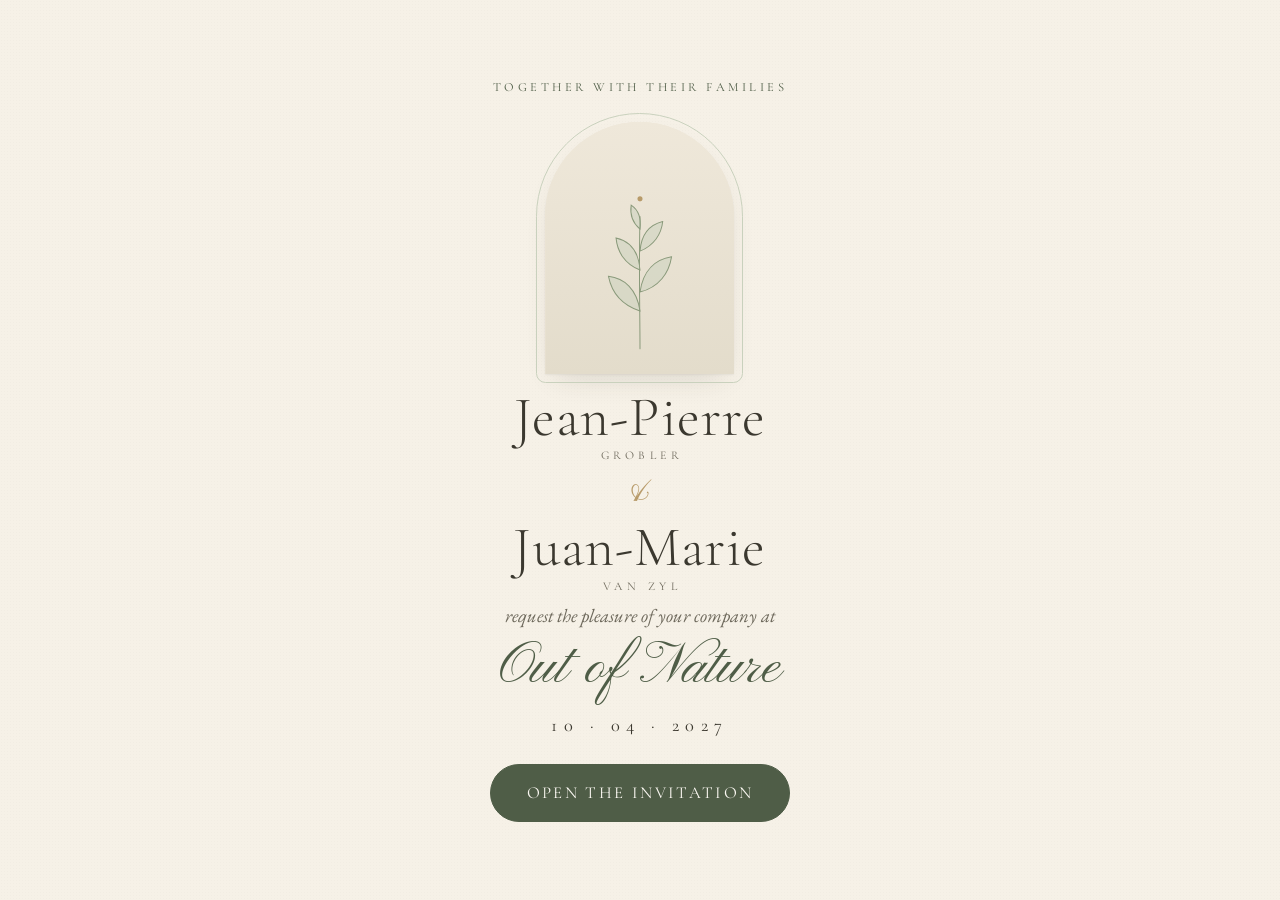
==== index.html @ 7865abb3 "Quiz: the couple's six questions with per-answer replies Each option now carries its own reply and q" ====
<!doctype html>
<html lang="en">
<head>
  <meta charset="utf-8">
  <meta name="viewport" content="width=device-width, initial-scale=1">
  <meta name="robots" content="noindex, nofollow">
  <title>Jean-Pierre &amp; Juan-Marie · Out of Nature</title>
  <meta name="description" content="Jean-Pierre &amp; Juan-Marie invite you to celebrate at Out of Nature — 10 April 2027.">
  <meta property="og:title" content="Jean-Pierre &amp; Juan-Marie — you're invited">
  <meta property="og:description" content="10 April 2027 · 16:00 · Something lovely is happening. Open with care.">
  <meta name="theme-color" content="#f6f1e7">
  <link rel="icon" href="data:image/svg+xml,<svg xmlns='http://www.w3.org/2000/svg' viewBox='0 0 100 100'><text y='.9em' font-size='90'>🌿</text></svg>">
  <link rel="preconnect" href="https://fonts.googleapis.com">
  <link rel="preconnect" href="https://fonts.gstatic.com" crossorigin>
  <link href="https://fonts.googleapis.com/css2?family=Cormorant+Garamond:ital,wght@0,300;0,400;0,500;1,300;1,400&family=EB+Garamond:ital,wght@0,400;0,500;1,400&family=Pinyon+Script&display=swap" rel="stylesheet">
  <link rel="stylesheet" href="css/style.css">
</head>
<body>
  <canvas id="confetti" aria-hidden="true"></canvas>

  <!-- ============ ONE · ARRIVAL ============ -->
  <section id="arrival" class="screen screen--active" aria-label="Welcome">
    <div class="arrival">
      <p class="eyebrow fade" style="--d:0.2s">Together with their families</p>
      <figure class="arch fade" style="--d:0.5s">
        <img id="couplePhoto" alt="The happy couple" src="images/couple-placeholder.svg">
      </figure>
      <h1 class="names names--stack fade" style="--d:0.9s">
        <span class="who"><span data-name="0"></span><small data-surname="0"></small></span>
        <span class="amp">&amp;</span>
        <span class="who"><span data-name="1"></span><small data-surname="1"></small></span>
      </h1>
      <p class="arrival__line fade" style="--d:1.2s">request the pleasure of your company at</p>
      <p class="script fade" style="--d:1.4s" data-fill="venueNickname"></p>
      <p class="date fade" style="--d:1.7s" data-fill="dateShort"></p>
      <button class="btn btn--primary fade" style="--d:2.1s" id="beginBtn">Open the invitation</button>
      <button class="link-btn fade" style="--d:2.4s" id="skipBtn" hidden>Been here before? Skip to the details</button>
    </div>
  </section>

  <!-- ============ TWO · THE GATE ============ -->
  <section id="gate" class="screen" aria-label="A small question">
    <div class="card card--narrow gate">
      <p class="eyebrow">A small formality</p>
      <h2 class="h2" data-fill="gate.question"></h2>
      <div class="gate__arena" id="gateArena">
        <button class="btn btn--primary" id="yesBtn"></button>
        <button class="btn btn--ghost" id="noBtn"></button>
      </div>
      <p class="gate__whisper" id="gateWhisper" aria-live="polite"></p>
    </div>
  </section>

  <!-- ============ THREE · THE QUIZ ============ -->
  <section id="quiz" class="screen" aria-label="A little quiz">
    <div class="quiz">
      <p class="eyebrow">How well do you know them?</p>
      <div class="quiz__progress" aria-hidden="true"><span id="quizBar"></span></div>
      <div id="quizStage" class="quiz__stage" aria-live="polite"></div>
    </div>
  </section>

  <!-- ============ FOUR–SIX · THE REAL STUFF ============ -->
  <div id="main" class="screen screen--scroll" aria-label="Wedding details">
    <nav class="topnav" aria-label="Sections">
      <a href="#details">The Day</a>
      <a href="#rsvp">RSVP</a>
      <a href="#scrapbook">Scrapbook</a>
    </nav>

    <header class="hero reveal">
      <p class="eyebrow">Welcome in</p>
      <h2 class="names names--small"><span data-name="0"></span> <span class="amp">&amp;</span> <span data-name="1"></span></h2>
      <p class="script" data-fill="venueNickname"></p>
      <div class="countdown" id="countdown" aria-label="Countdown to the wedding"></div>
    </header>

    <!-- FOUR · DETAILS -->
    <section id="details" class="block">
      <div class="block__head reveal">
        <p class="eyebrow">The details</p>
        <h2 class="h2">The real stuff</h2>
        <p class="lede">Here's everything you actually need to know. Screenshot it — signal at the venue is between you and the Lord.</p>
      </div>

      <div class="grid3">
        <article class="tile reveal">
          <span class="tile__icon" aria-hidden="true">❦</span>
          <h3>When</h3>
          <p data-fill="dateLong"></p>
          <p class="big" data-fill="time"></p>
          <p class="small">Please arrive by <strong data-fill="arriveBy"></strong>. “Namibian time” is not an accepted excuse on this particular day.</p>
        </article>
        <article class="tile reveal">
          <span class="tile__icon" aria-hidden="true">✿</span>
          <h3>Where</h3>
          <p class="tile__venue" data-fill="venue.name"></p>
          <p class="small" data-fill="venue.address"></p>
          <a class="link" id="mapsLink" target="_blank" rel="noopener">Open in Google Maps →</a>
        </article>
        <article class="tile reveal">
          <span class="tile__icon" aria-hidden="true">❧</span>
          <h3>Wear</h3>
          <p class="tile__venue" data-fill="dressCode.title"></p>
          <ul class="small list" id="dressList"></ul>
        </article>
      </div>

      <div class="venue reveal">
        <div class="venue__text">
          <h3 class="h3">About <span data-fill="venueNickname"></span></h3>
          <p data-fill="venue.blurb"></p>
          <p class="small muted" data-fill="venue.accommodationNote"></p>
          <h3 class="h3">Getting there</h3>
          <ol class="steps" id="directionsList"></ol>
        </div>
        <div class="venue__map">
          <iframe id="mapFrame" title="Map to the venue" loading="lazy" referrerpolicy="no-referrer-when-downgrade"></iframe>
        </div>
      </div>
    </section>

    <!-- FIVE · RSVP -->
    <section id="rsvp" class="block block--tinted">
      <div class="block__head reveal">
        <p class="eyebrow">Kindly reply by <span data-fill="rsvpBy"></span></p>
        <h2 class="h2">Will we see you there?</h2>
        <p class="lede">The caterers need numbers, and the couple needs to know who to be offended by.</p>
      </div>

      <form id="rsvpForm" class="form card reveal" novalidate>
        <label class="field">
          <span>Your name (or names, if you're replying as a team)</span>
          <input name="name" required maxlength="120" autocomplete="name" placeholder="e.g. Tannie Marietjie &amp; Oom Kobus">
        </label>

        <fieldset class="field">
          <legend>Are you coming?</legend>
          <div class="choice-row">
            <label class="choice"><input type="radio" name="attending" value="yes" required><span>Joyfully, yes</span></label>
            <label class="choice"><input type="radio" name="attending" value="no"><span>Sadly, no <em>(we'll discuss this later)</em></span></label>
          </div>
        </fieldset>

        <div class="if-attending" id="ifAttending" hidden>
          <label class="field">
            <span>How many people are you bringing <em>besides yourself</em>?<br><small>Real humans only. Imaginary friends and dogs dine elsewhere.</small></span>
            <select name="plusOnes" id="plusOnes"></select>
          </label>

          <fieldset class="field">
            <legend>Any dietary needs?</legend>
            <div class="checks" id="dietChecks"></div>
            <label class="field field--inline">
              <span>Anything else the kitchen should know?</span>
              <input name="dietOther" maxlength="200" placeholder="Allergies, intolerances, strong opinions about pineapple…">
            </label>
          </fieldset>
        </div>

        <label class="field">
          <span>A note for the couple <small>(optional, but they'll read it on the honeymoon)</small></span>
          <textarea name="note" rows="4" maxlength="1000" placeholder="Advice, blessings, embarrassing stories…"></textarea>
        </label>

        <!-- spam trap: real people never see or fill this -->
        <input class="hp" name="website" tabindex="-1" autocomplete="off" aria-hidden="true">

        <p class="form__error" id="rsvpError" role="alert"></p>
        <button class="btn btn--primary" type="submit" id="rsvpSubmit">Send my RSVP</button>
      </form>

      <div class="card thanks reveal" id="rsvpThanks" hidden>
        <p class="script">Dankie!</p>
        <p id="rsvpThanksText" class="lede"></p>
        <button class="link-btn" id="rsvpAgain">Need to change something? Send another reply</button>
      </div>
    </section>

    <!-- SIX · SCRAPBOOK -->
    <section id="scrapbook" class="block">
      <div class="block__head reveal">
        <p class="eyebrow">The scrapbook</p>
        <h2 class="h2">Leave your mark</h2>
        <p class="lede">Post a cheeky photo for the wall, or record a short video message (15 seconds, max). Videos stay sealed until the honeymoon, so be as sentimental — or as scandalous — as you like.</p>
      </div>

      <form id="uploadForm" class="form card upload reveal" novalidate>
        <div class="tabs" role="tablist">
          <button type="button" role="tab" class="tab tab--on" data-kind="photo" aria-selected="true">📷 Photo</button>
          <button type="button" role="tab" class="tab" data-kind="video" aria-selected="false">🎥 Video message</button>
        </div>

        <label class="drop" id="drop">
          <input type="file" id="fileInput" accept="image/*">
          <span class="drop__text" id="dropText">Tap to choose a photo<br><small>or drag one in here</small></span>
          <span class="drop__preview" id="dropPreview"></span>
        </label>

        <label class="field">
          <span>Your name</span>
          <input name="guestName" required maxlength="80" placeholder="So they know who to thank (or blame)">
        </label>
        <label class="field">
          <span>Caption</span>
          <input name="caption" maxlength="200" placeholder="e.g. Exhibit A: the groom's dance moves, 2019">
        </label>

        <div class="progress" id="uploadProgress" hidden><span></span></div>
        <p class="form__error" id="uploadError" role="alert"></p>
        <p class="form__ok" id="uploadOk" aria-live="polite"></p>
        <button class="btn btn--primary" type="submit" id="uploadSubmit">Pin it to the scrapbook</button>
      </form>

      <p class="sealed reveal" id="sealedCount"></p>
      <div class="wall" id="wall" aria-live="polite"></div>
      <p class="muted small center" id="wallEmpty">The wall is empty. Somebody has to go first — might as well be you.</p>
    </section>

    <footer class="footer">
      <p class="script" data-fill="venueNickname"></p>
      <p class="small muted">Made with love, a little mischief, and zero help from the couple.</p>
    </footer>
  </div>

  <div class="lightbox" id="lightbox" hidden>
    <button class="lightbox__close" aria-label="Close">×</button>
    <figure><img alt=""><figcaption></figcaption></figure>
  </div>

  <script src="js/config.js"></script>
  <script src="js/confetti.js"></script>
  <script src="js/backend.js"></script>
  <script src="js/app.js"></script>
  <script src="js/scrapbook.js"></script>
</body>
</html>
---- css/style.css ----
/* =====================================================================
   Out of Nature — warm, earthy, refined.
   Colours live at the top so they're easy to tweak.
   ===================================================================== */
:root {
  --cream: #f6f1e7;
  --paper: #fbf8f2;
  --linen: #ede5d5;
  --sage: #8a9a7b;
  --sage-soft: #c9d1bd;
  --sage-deep: #4f5d47;
  --clay: #b8754f;
  --gold: #b89b6a;
  --ink: #3b382f;
  --ink-soft: #6d685b;
  --shadow: 0 1px 2px rgba(59, 56, 47, .06), 0 12px 30px -12px rgba(59, 56, 47, .18);

  --display: "Cormorant Garamond", "Times New Roman", serif;
  --body: "EB Garamond", Georgia, serif;
  --script: "Pinyon Script", "Cormorant Garamond", cursive;

  --ease: cubic-bezier(.22, .61, .36, 1);
  --radius: 4px;
}

*, *::before, *::after { box-sizing: border-box; }
html { scroll-behavior: smooth; -webkit-text-size-adjust: 100%; }
body {
  margin: 0;
  background: var(--cream);
  color: var(--ink);
  font-family: var(--body);
  font-size: clamp(17px, 1.05rem + .15vw, 19px);
  line-height: 1.6;
  -webkit-font-smoothing: antialiased;
  overflow-x: hidden;
}
/* a whisper of paper grain */
body::before {
  content: ""; position: fixed; inset: 0; pointer-events: none; z-index: 0; opacity: .35;
  background-image: radial-gradient(rgba(79, 93, 71, .05) 1px, transparent 1px);
  background-size: 3px 3px;
}
img { max-width: 100%; display: block; }
button, input, select, textarea { font: inherit; color: inherit; }
[hidden] { display: none !important; }

/* ---------- type ---------- */
.eyebrow {
  font-family: var(--display); text-transform: uppercase; letter-spacing: .28em;
  font-size: .78rem; color: var(--sage-deep); margin: 0 0 1rem;
}
.h2 { font-family: var(--display); font-weight: 300; font-size: clamp(2rem, 1.4rem + 2.6vw, 3.1rem); line-height: 1.12; margin: 0 0 1rem; }
.h3 { font-family: var(--display); font-weight: 500; font-size: 1.5rem; margin: 2rem 0 .6rem; }
.lede { font-size: 1.1em; color: var(--ink-soft); max-width: 36em; margin: 0 auto; }
.script { font-family: var(--script); font-size: clamp(2.4rem, 1.8rem + 2.5vw, 3.6rem); color: var(--sage-deep); margin: .2rem 0; line-height: 1.2; }
.small { font-size: .92em; }
.muted { color: var(--ink-soft); }
.center { text-align: center; }
.big { font-family: var(--display); font-size: 2.6rem; font-weight: 300; margin: .2rem 0; letter-spacing: .04em; }
.names {
  font-family: var(--display); font-weight: 300; font-size: clamp(2.8rem, 2rem + 4vw, 4.8rem);
  line-height: 1; margin: 1.2rem 0 .6rem; letter-spacing: .02em;
}
.names .amp { font-family: var(--script); color: var(--gold); font-size: .8em; padding: 0 .15em; }
.names--small { font-size: clamp(2.2rem, 1.6rem + 3vw, 3.6rem); display: flex; flex-wrap: wrap; justify-content: center; column-gap: .25em; }
@media (max-width: 640px) { .names--small { flex-direction: column; align-items: center; row-gap: .05em; } .names--small .amp { line-height: .9; } }
/* opening screen: classic invitation stack — name, surname in small caps, ampersand, name… */
.names--stack { display: flex; flex-direction: column; align-items: center; gap: .15em; font-size: clamp(2.3rem, 1.6rem + 2.6vw, 3.5rem); margin: .9rem 0 .5rem; }
.names--stack .amp { padding: 0; line-height: .9; }
.who { display: flex; flex-direction: column; align-items: center; }
.who small {
  font-family: var(--display); font-size: .74rem; letter-spacing: .38em; text-transform: uppercase;
  color: var(--ink-soft); margin-top: .35rem; padding-left: .38em; font-weight: 400;
}
.date { font-family: var(--display); letter-spacing: .35em; font-size: 1.15rem; margin: .3rem 0 1.5rem; }
.link { color: var(--sage-deep); text-decoration: none; border-bottom: 1px solid var(--sage-soft); }
.link:hover { border-color: var(--sage-deep); }

/* ---------- buttons ---------- */
.btn {
  border: 1px solid var(--sage-deep); background: transparent; color: var(--sage-deep);
  padding: .85em 2.1em; border-radius: 999px; cursor: pointer;
  font-family: var(--display); font-size: 1.05rem; letter-spacing: .14em; text-transform: uppercase;
  transition: background .4s var(--ease), color .4s var(--ease), transform .4s var(--ease), box-shadow .4s var(--ease);
}
.btn--primary { background: var(--sage-deep); color: var(--paper); }
.btn--primary:hover { background: #3f4b39; transform: translateY(-1px); box-shadow: var(--shadow); }
.btn--ghost:hover { background: var(--linen); }
.btn:disabled { opacity: .55; cursor: progress; }
.btn:focus-visible, .link-btn:focus-visible, .tab:focus-visible { outline: 2px solid var(--gold); outline-offset: 3px; }
.link-btn {
  background: none; border: 0; cursor: pointer; color: var(--ink-soft);
  font-style: italic; margin-top: 1.2rem; border-bottom: 1px solid transparent; padding: 0;
}
.link-btn:hover { color: var(--sage-deep); border-color: var(--sage-soft); }

/* ---------- screens & transitions ---------- */
.screen {
  position: relative; z-index: 1; display: none; min-height: 100vh; min-height: 100svh;
  padding: 2rem 16px; align-items: center; justify-content: center;
}
.screen--active { display: flex; animation: screenIn 1s var(--ease) both; }
.screen--scroll.screen--active { display: block; padding: 0; }
.screen--leaving { display: flex; animation: screenOut .7s var(--ease) both; }
@keyframes screenIn { from { opacity: 0; transform: translateY(14px); } to { opacity: 1; transform: none; } }
@keyframes screenOut { to { opacity: 0; transform: translateY(-14px); } }

.fade { opacity: 0; animation: fadeUp 1.4s var(--ease) forwards; animation-delay: var(--d, 0s); }
@keyframes fadeUp { from { opacity: 0; transform: translateY(12px); } to { opacity: 1; transform: none; } }

.reveal { opacity: 0; transform: translateY(28px); transition: opacity 1.1s var(--ease), transform 1.1s var(--ease); }
.reveal.is-in { opacity: 1; transform: none; }

/* ---------- one · arrival ---------- */
#arrival { padding-top: 1.2rem; padding-bottom: 1.2rem; }
.arrival { text-align: center; max-width: 34rem; display: flex; flex-direction: column; align-items: center; }
.arch {
  margin: .5rem 0 0; width: min(60vw, 240px, 21vh); width: min(60vw, 240px, 21svh); aspect-ratio: 3 / 4;
  border-radius: 999px 999px 6px 6px; overflow: hidden; position: relative;
  box-shadow: var(--shadow); background: var(--linen);
  outline: 1px solid var(--sage-soft); outline-offset: 8px;
}
.arch img { width: 100%; height: 100%; object-fit: cover; }
.arrival__line { font-style: italic; color: var(--ink-soft); margin: 0; }

/* ---------- cards ---------- */
.card {
  background: var(--paper); border-radius: var(--radius); box-shadow: var(--shadow);
  padding: clamp(1.6rem, 4vw, 3rem); position: relative;
}
.card--narrow { max-width: 36rem; width: 100%; text-align: center; }

/* ---------- two · gate ---------- */
.gate__arena {
  position: relative; height: 210px; margin-top: 1.5rem;
  display: flex; align-items: center; justify-content: center; gap: 1.2rem; flex-wrap: wrap;
}
#yesBtn { transition: transform .5s var(--ease), background .4s; z-index: 2; }
#noBtn { transition: left .35s var(--ease), top .35s var(--ease), transform .35s var(--ease); z-index: 1; white-space: nowrap; }
#noBtn.is-loose { position: absolute; }
.gate__whisper { min-height: 1.6em; font-style: italic; color: var(--clay); margin: .5rem 0 0; }

/* ---------- three · quiz ---------- */
.quiz { width: 100%; max-width: 36rem; text-align: center; }
.quiz__progress { height: 2px; background: var(--linen); margin: 0 auto 2rem; max-width: 14rem; border-radius: 2px; overflow: hidden; }
.quiz__progress span { display: block; height: 100%; width: 0; background: var(--sage); transition: width .8s var(--ease); }
.quiz__stage { position: relative; }
.qcard { animation: cardIn .8s var(--ease) both; }
.qcard.is-out { animation: cardOut .5s var(--ease) both; }
@keyframes cardIn { from { opacity: 0; transform: translateX(40px) rotate(1.5deg); } to { opacity: 1; transform: none; } }
@keyframes cardOut { to { opacity: 0; transform: translateX(-40px) rotate(-1.5deg); } }
.qcard__num { font-family: var(--display); color: var(--gold); letter-spacing: .2em; font-size: .9rem; text-transform: uppercase; }
.qcard h3 { font-family: var(--display); font-weight: 400; font-size: clamp(1.6rem, 1.3rem + 1.4vw, 2.1rem); line-height: 1.2; margin: .4rem 0 1.6rem; }
.options { display: grid; gap: .7rem; }
.options--pair { grid-template-columns: 1fr 1fr; }
.options--pair .option { text-align: center; }
.options--pair .option:hover:not(:disabled) { transform: translateY(-2px); }
.option {
  text-align: left; background: var(--cream); border: 1px solid var(--linen); border-radius: var(--radius);
  padding: .85rem 1.1rem; cursor: pointer; transition: border-color .3s, background .3s, transform .3s var(--ease);
}
.option:hover:not(:disabled) { border-color: var(--sage); transform: translateX(3px); }
.option.is-right { background: #e6ecdf; border-color: var(--sage); }
.option.is-wrong { background: #f4e4da; border-color: #dcb59e; text-decoration: line-through; color: var(--ink-soft); }
.option:disabled { cursor: default; }
.qcard__reply { min-height: 3.2em; margin: 1.2rem 0 0; font-style: italic; color: var(--sage-deep); }
.qcard__reply.is-tease { color: var(--clay); }
.shake { animation: shake .45s; }
@keyframes shake { 20%, 60% { transform: translateX(-6px) rotate(-.6deg); } 40%, 80% { transform: translateX(6px) rotate(.6deg); } }
.verdict .script { font-size: 3.4rem; }

/* ---------- main (four–six) ---------- */
.topnav {
  position: sticky; top: 0; z-index: 20; display: flex; justify-content: center; gap: clamp(1rem, 5vw, 3rem);
  padding: .9rem 16px; background: rgba(246, 241, 231, .88); backdrop-filter: blur(8px);
  -webkit-backdrop-filter: blur(8px); border-bottom: 1px solid var(--linen);
}
.topnav a {
  font-family: var(--display); text-transform: uppercase; letter-spacing: .22em; font-size: .78rem;
  color: var(--ink); text-decoration: none;
}
.topnav a:hover { color: var(--sage-deep); }
.hero { text-align: center; padding: clamp(4rem, 12vh, 8rem) 16px 3rem; }
.countdown { display: flex; justify-content: center; gap: clamp(1rem, 5vw, 2.6rem); margin-top: 2rem; }
.countdown div { display: flex; flex-direction: column; align-items: center; }
.countdown b { font-family: var(--display); font-weight: 300; font-size: clamp(2rem, 1.6rem + 2vw, 3rem); line-height: 1; }
.countdown span { font-family: var(--display); text-transform: uppercase; letter-spacing: .2em; font-size: .7rem; color: var(--ink-soft); margin-top: .4rem; }

.block { padding: clamp(4rem, 10vh, 7rem) 16px; max-width: 70rem; margin: 0 auto; }
.block--tinted { max-width: none; background: linear-gradient(var(--linen), var(--cream)); }
.block--tinted > * { max-width: 44rem; margin-left: auto; margin-right: auto; }
.block__head { text-align: center; margin-bottom: 3rem; }

.grid3 { display: grid; gap: 1.4rem; grid-template-columns: repeat(auto-fit, minmax(240px, 1fr)); }
.tile { background: var(--paper); padding: 2.2rem 1.6rem; text-align: center; border-radius: var(--radius); box-shadow: var(--shadow); }
.tile:nth-child(2) { transition-delay: .12s; }
.tile:nth-child(3) { transition-delay: .24s; }
.tile h3 { font-family: var(--display); font-weight: 400; text-transform: uppercase; letter-spacing: .3em; font-size: .9rem; color: var(--sage-deep); margin: .6rem 0 1rem; }
.tile p { margin: .3rem 0; }
.tile__icon { color: var(--gold); font-size: 1.6rem; }
.tile__venue { font-family: var(--display); font-size: 1.35rem; }
.list { text-align: left; padding-left: 1.1rem; margin: .8rem 0 0; }
.list li { margin-bottom: .4rem; }

.venue { display: grid; gap: 2.5rem; grid-template-columns: 1fr; margin-top: 4rem; align-items: start; }
@media (min-width: 860px) { .venue { grid-template-columns: 1.1fr 1fr; } }
.venue__map iframe { width: 100%; aspect-ratio: 4 / 3; border: 0; border-radius: var(--radius); box-shadow: var(--shadow); filter: sepia(.25) saturate(.8); }
.steps { padding-left: 1.3rem; }
.steps li { margin-bottom: .6rem; }
.steps li::marker { color: var(--gold); font-family: var(--display); }

/* ---------- forms ---------- */
.form { display: grid; gap: 1.4rem; }
.field { display: grid; gap: .45rem; border: 0; padding: 0; margin: 0; min-width: 0; }
.field > span, .field legend { font-family: var(--display); font-size: 1.15rem; padding: 0; }
.field small { color: var(--ink-soft); font-family: var(--body); font-size: .85rem; }
.field--inline { margin-top: 1rem; }
.field--inline > span { font-size: 1rem; }
input:not([type=radio]):not([type=checkbox]):not([type=file]), select, textarea {
  width: 100%; background: var(--cream); border: 1px solid var(--linen); border-radius: var(--radius);
  padding: .75rem .9rem; transition: border-color .3s, box-shadow .3s;
}
input:focus, select:focus, textarea:focus { outline: none; border-color: var(--sage); box-shadow: 0 0 0 3px rgba(138, 154, 123, .2); }
textarea { resize: vertical; }
.choice-row { display: grid; gap: .7rem; grid-template-columns: repeat(auto-fit, minmax(190px, 1fr)); margin-top: .5rem; }
.choice { position: relative; cursor: pointer; }
.choice input { position: absolute; opacity: 0; }
.choice span {
  display: block; text-align: center; padding: 1rem; border: 1px solid var(--linen); border-radius: var(--radius);
  background: var(--cream); transition: all .3s var(--ease);
}
.choice em { display: block; font-size: .8em; color: var(--ink-soft); }
.choice input:checked + span { border-color: var(--sage-deep); background: #e6ecdf; box-shadow: inset 0 0 0 1px var(--sage-deep); }
.choice input:focus-visible + span { outline: 2px solid var(--gold); outline-offset: 2px; }
.checks { display: grid; gap: .55rem; margin-top: .5rem; }
.check { display: flex; gap: .7rem; align-items: flex-start; cursor: pointer; }
.check input { accent-color: var(--sage-deep); width: 1.1rem; height: 1.1rem; margin-top: .3rem; flex: none; }
.form__error { color: #a24c2c; margin: 0; min-height: 0; font-style: italic; }
.form__error:empty, .form__ok:empty { display: none; }
.form__ok { color: var(--sage-deep); margin: 0; font-style: italic; }
.form .btn { justify-self: center; }
.hp { position: absolute; left: -9999px; width: 1px; height: 1px; opacity: 0; }
.thanks { text-align: center; }
.demo-note { font-size: .8rem; color: var(--clay); margin-top: .8rem; font-style: italic; }

/* ---------- six · scrapbook ---------- */
.upload { max-width: 34rem; margin: 0 auto; }
.tabs { display: flex; gap: .4rem; justify-content: center; }
.tab {
  border: 1px solid var(--linen); background: var(--cream); padding: .5rem 1.1rem; border-radius: 999px; cursor: pointer;
  font-family: var(--display); font-size: 1.05rem; transition: all .3s;
}
.tab--on { background: var(--sage-deep); color: var(--paper); border-color: var(--sage-deep); }
.drop {
  display: grid; place-items: center; min-height: 170px; border: 1.5px dashed var(--sage-soft);
  border-radius: var(--radius); background: var(--cream); cursor: pointer; text-align: center; padding: 1rem;
  position: relative; overflow: hidden; transition: border-color .3s, background .3s;
}
.drop:hover, .drop.is-over { border-color: var(--sage); background: #eef0e6; }
.drop input { position: absolute; inset: 0; opacity: 0; cursor: pointer; }
.drop__text { color: var(--ink-soft); font-style: italic; }
.drop__preview:empty { display: none; }
.drop__preview img, .drop__preview video { max-height: 220px; border-radius: 3px; margin: 0 auto; }
.drop.has-file .drop__text { display: none; }
.progress { height: 4px; background: var(--linen); border-radius: 4px; overflow: hidden; }
.progress span { display: block; height: 100%; width: 0; background: var(--sage); transition: width .3s; }

.sealed { text-align: center; font-style: italic; color: var(--ink-soft); margin: 3rem 0 0; }
.sealed:empty { display: none; }
.wall {
  margin-top: 3rem; display: grid; gap: clamp(1.4rem, 4vw, 2.6rem);
  grid-template-columns: repeat(auto-fill, minmax(clamp(130px, 30vw, 220px), 1fr)); padding: 1rem clamp(0px, 2vw, 1rem); align-items: start;
}
.snap {
  --tilt: 0deg;
  background: #fffdf8; padding: .8rem .8rem 1rem; position: relative; cursor: zoom-in;
  transform: rotate(var(--tilt));
  box-shadow: 0 2px 3px rgba(59, 56, 47, .08), 0 14px 24px -10px rgba(59, 56, 47, .35);
  transition: transform .5s var(--ease), box-shadow .5s var(--ease);
  animation: land .9s var(--ease) both; animation-delay: var(--delay, 0s);
}
.snap:hover { transform: rotate(0deg) scale(1.03); z-index: 2; box-shadow: 0 4px 6px rgba(59, 56, 47, .1), 0 24px 40px -14px rgba(59, 56, 47, .4); }
@keyframes land {
  from { opacity: 0; transform: translateY(-40px) rotate(calc(var(--tilt) * -3)) scale(1.08); }
  to { opacity: 1; transform: rotate(var(--tilt)); }
}
/* washi tape */
.snap::before {
  content: ""; position: absolute; top: -12px; left: 50%; width: 92px; height: 26px;
  transform: translateX(-50%) rotate(var(--tape, -4deg));
  background: linear-gradient(90deg, rgba(255,255,255,.25) 0 2px, transparent 2px 10px) ,
              rgba(201, 209, 189, .72);
  background-size: 10px 100%, auto;
  box-shadow: 0 1px 2px rgba(59, 56, 47, .12);
  clip-path: polygon(3% 0, 97% 4%, 100% 50%, 96% 100%, 2% 96%, 0 48%);
}
.snap:nth-child(3n+2)::before { background-color: rgba(230, 205, 180, .75); }
.snap:nth-child(3n)::before { background-color: rgba(214, 196, 150, .7); }
.snap img { width: 100%; aspect-ratio: 1; object-fit: cover; background: var(--linen); }
.snap figcaption { font-family: var(--display); font-style: italic; font-size: 1.1rem; line-height: 1.3; margin-top: .7rem; text-align: center; }
.snap figcaption small { display: block; font-family: var(--body); font-style: normal; font-size: .78rem; color: var(--ink-soft); margin-top: .25rem; letter-spacing: .05em; }
.snap--sealed { cursor: default; background: #f3ead9; }
.snap--sealed .envelope {
  aspect-ratio: 1; display: grid; place-items: center; text-align: center; color: var(--sage-deep);
  background:
    linear-gradient(to bottom right, transparent 49.5%, rgba(184, 155, 106, .25) 50%, transparent 50.5%),
    linear-gradient(to bottom left, transparent 49.5%, rgba(184, 155, 106, .25) 50%, transparent 50.5%),
    #efe3cc;
  font-family: var(--display); font-size: 1.1rem; padding: 1rem;
}
.envelope b { display: block; font-size: 2.2rem; color: var(--clay); }

/* ---------- lightbox ---------- */
.lightbox {
  position: fixed; inset: 0; z-index: 50; background: rgba(40, 38, 32, .82); display: grid; place-items: center;
  padding: 16px; animation: screenIn .4s var(--ease);
}
.lightbox figure { margin: 0; background: #fffdf8; padding: 1rem 1rem 1.2rem; max-width: min(92vw, 900px); box-shadow: 0 30px 60px rgba(0,0,0,.4); }
.lightbox img { max-height: 76vh; margin: 0 auto; }
.lightbox figcaption { font-family: var(--display); font-style: italic; font-size: 1.3rem; text-align: center; margin-top: .8rem; }
.lightbox__close { position: absolute; top: 12px; right: 16px; background: none; border: 0; color: var(--paper); font-size: 2.4rem; cursor: pointer; line-height: 1; }

.footer { text-align: center; padding: 4rem 16px 5rem; border-top: 1px solid var(--linen); }

/* ---------- confetti canvas ---------- */
#confetti { position: fixed; inset: 0; width: 100%; height: 100%; pointer-events: none; z-index: 60; }

/* ---------- gentle on motion-sensitive folks ---------- */
@media (prefers-reduced-motion: reduce) {
  *, *::before, *::after { animation-duration: .01ms !important; animation-delay: 0s !important; transition-duration: .01ms !important; }
  .reveal, .fade { opacity: 1; transform: none; }
  html { scroll-behavior: auto; }
}
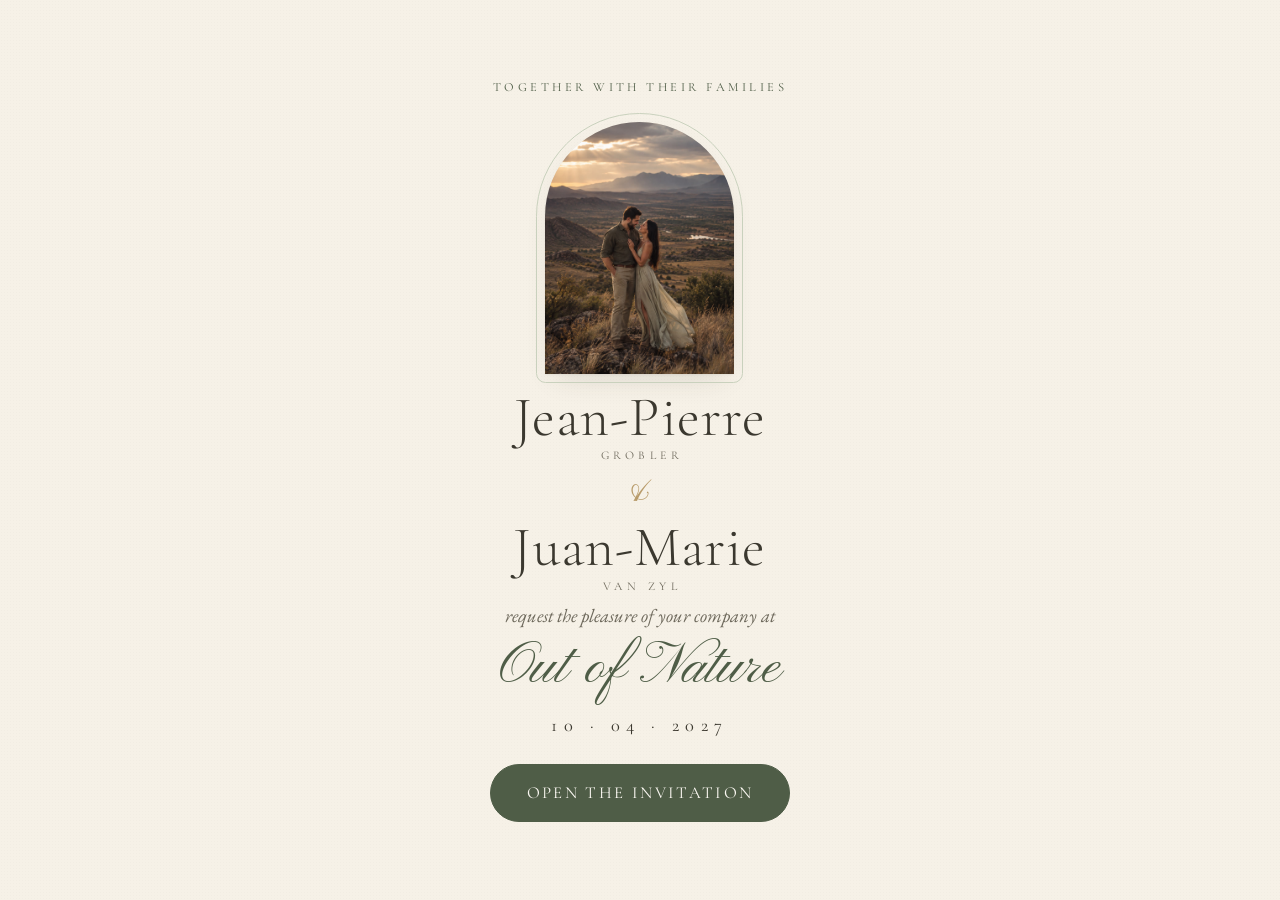
==== commit ee49dc0d: "Placeholder couple and pug photos; pug polaroid for declined RSVPs Couple and pug images are stand-i" ====
--- a/index.html
+++ b/index.html
@@ -90,6 +90,7 @@
           <p data-fill="dateLong"></p>
           <p class="big" data-fill="time"></p>
           <p class="small">Please arrive by <strong data-fill="arriveBy"></strong>. “Namibian time” is not an accepted excuse on this particular day.</p>
+          <p class="small cal">Add to calendar: <a class="link" id="gcalLink" target="_blank" rel="noopener">Google</a> · <a class="link" id="icsLink" download="jean-pierre-and-juan-marie.ics">iPhone / Outlook</a></p>
         </article>
         <article class="tile reveal">
           <span class="tile__icon" aria-hidden="true">✿</span>
@@ -110,12 +111,35 @@
         <div class="venue__text">
           <h3 class="h3">About <span data-fill="venueNickname"></span></h3>
           <p data-fill="venue.blurb"></p>
-          <p class="small muted" data-fill="venue.accommodationNote"></p>
           <h3 class="h3">Getting there</h3>
           <ol class="steps" id="directionsList"></ol>
         </div>
         <div class="venue__map">
           <iframe id="mapFrame" title="Map to the venue" loading="lazy" referrerpolicy="no-referrer-when-downgrade"></iframe>
+        </div>
+      </div>
+
+      <div class="gallery" id="venueGallery" hidden aria-label="Photos of the venue"></div>
+      <p class="gallery__caption" id="venueGalleryCaption"></p>
+
+      <div class="extras">
+        <article class="card extras__day reveal">
+          <h3 class="h3">How the day unfolds</h3>
+          <ol class="timeline" id="timeline"></ol>
+          <p class="small muted">A rough guide — the bride runs a tight ship, the groom less so.</p>
+        </article>
+        <div class="extras__side">
+          <article class="card reveal">
+            <h3 class="h3">Staying over</h3>
+            <p data-fill="stay.text"></p>
+            <p class="small" data-fill="stay.howToBook"></p>
+            <ul class="contact" id="stayContact"></ul>
+          </article>
+          <article class="card reveal">
+            <h3 class="h3">Gifts</h3>
+            <p data-fill="gifts.text"></p>
+            <p class="small muted"><em data-fill="gifts.small"></em></p>
+          </article>
         </div>
       </div>
     </section>
@@ -172,6 +196,7 @@
 
       <div class="card thanks reveal" id="rsvpThanks" hidden>
         <p class="script">Dankie!</p>
+        <figure class="snap thanks__photo" id="declinePhoto" hidden><img alt=""><figcaption></figcaption></figure>
         <p id="rsvpThanksText" class="lede"></p>
         <button class="link-btn" id="rsvpAgain">Need to change something? Send another reply</button>
       </div>
--- a/css/style.css
+++ b/css/style.css
@@ -164,6 +164,14 @@
 .option.is-right { background: #e6ecdf; border-color: var(--sage); }
 .option.is-wrong { background: #f4e4da; border-color: #dcb59e; text-decoration: line-through; color: var(--ink-soft); }
 .option:disabled { cursor: default; }
+.qcard__photo img { object-position: 50% 50%; }
+.thanks__photo { width: min(170px, 50%); margin: 1.2rem auto 1.4rem; padding: .55rem .55rem .7rem; cursor: default; --tilt: 3deg; }
+.thanks__photo img { object-position: 50% 45%; }
+.thanks__photo figcaption { font-size: .95rem; margin-top: .45rem; }
+.thanks__photo:hover { transform: rotate(var(--tilt)); }
+.qcard__photo { width: min(160px, 46%); margin: 1.6rem auto 0; padding: .55rem .55rem .7rem; cursor: default; }
+.qcard__photo figcaption { font-size: .95rem; margin-top: .45rem; }
+.qcard__photo:hover { transform: rotate(var(--tilt)); }
 .qcard__reply { min-height: 3.2em; margin: 1.2rem 0 0; font-style: italic; color: var(--sage-deep); }
 .qcard__reply.is-tease { color: var(--clay); }
 .shake { animation: shake .45s; }
@@ -206,6 +214,33 @@
 .venue { display: grid; gap: 2.5rem; grid-template-columns: 1fr; margin-top: 4rem; align-items: start; }
 @media (min-width: 860px) { .venue { grid-template-columns: 1.1fr 1fr; } }
 .venue__map iframe { width: 100%; aspect-ratio: 4 / 3; border: 0; border-radius: var(--radius); box-shadow: var(--shadow); filter: sepia(.25) saturate(.8); }
+.cal { margin-top: 1rem !important; color: var(--ink-soft); }
+.gallery { display: grid; grid-template-columns: repeat(3, 1fr); gap: clamp(.5rem, 2vw, 1rem); max-width: 820px; margin: 4rem auto 0; animation: fadeUp 1.2s var(--ease) both; }
+.gallery .gallery__wide { grid-column: 1 / -1; aspect-ratio: 16 / 8; cursor: zoom-in; }
+.gallery__caption { text-align: center; font-family: var(--display); font-style: italic; color: var(--ink-soft); margin: 2.4rem 0 0; font-size: 1.1rem; }
+.gallery__caption:empty { display: none; }
+.gallery figure { margin: 0; overflow: hidden; border-radius: var(--radius); box-shadow: var(--shadow); cursor: zoom-in; aspect-ratio: 4 / 5; }
+.gallery figure:nth-child(3) { transform: translateY(1rem); }
+.gallery img { width: 100%; height: 100%; object-fit: cover; filter: saturate(.9) sepia(.08); transition: transform 1.2s var(--ease); }
+.gallery figure:hover img { transform: scale(1.04); }
+.extras { display: grid; gap: 1.4rem; margin-top: 5rem; align-items: start; }
+@media (min-width: 860px) { .extras { grid-template-columns: 1.15fr 1fr; } }
+.extras__side { display: grid; gap: 1.4rem; }
+.extras .h3 { margin-top: 0; }
+.extras__side .card:nth-child(2) { transition-delay: .12s; }
+.contact { list-style: none; padding: 0; margin: .4rem 0 0; display: grid; gap: .35rem; font-size: .95em; }
+.contact li { display: grid; grid-template-columns: 5rem 1fr; gap: .5rem; align-items: baseline; }
+.contact span { font-family: var(--display); text-transform: uppercase; letter-spacing: .1em; font-size: .7rem; color: var(--ink-soft); }
+.contact a { justify-self: start; }
+@media (max-width: 400px) { .contact a { font-size: .94em; } }
+.timeline { list-style: none; padding: 0; margin: 1.4rem 0 1.2rem; position: relative; }
+.timeline::before { content: ""; position: absolute; left: 4.1rem; top: .6rem; bottom: .6rem; width: 1px; background: var(--sage-soft); }
+.timeline li { display: grid; grid-template-columns: 3.4rem 1fr; gap: 1.4rem; padding: .55rem 0; position: relative; }
+.timeline li::before { content: ""; position: absolute; left: calc(4.1rem - 4px); top: 1.05rem; width: 9px; height: 9px; border-radius: 50%; background: var(--paper); border: 1px solid var(--gold); }
+.timeline time { font-family: var(--display); font-size: 1.25rem; color: var(--sage-deep); text-align: right; line-height: 1.5; }
+.timeline strong { display: block; font-weight: 500; }
+.timeline span { display: block; color: var(--ink-soft); font-style: italic; font-size: .92em; }
+.timeline span:empty { display: none; }
 .steps { padding-left: 1.3rem; }
 .steps li { margin-bottom: .6rem; }
 .steps li::marker { color: var(--gold); font-family: var(--display); }
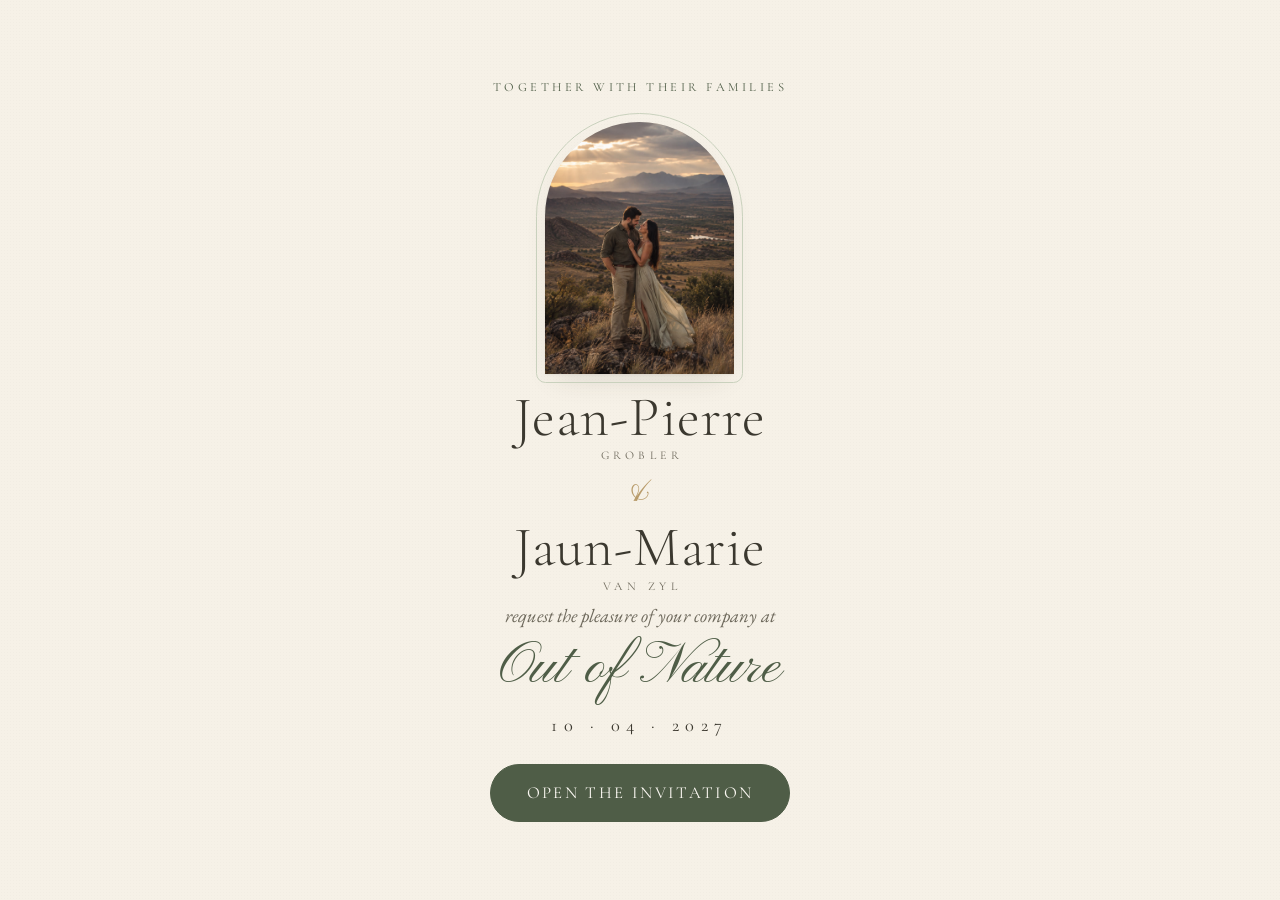
==== commit 24ce4a2a: "Spell the bride's name Jaun-Marie Co-Authored-By: Claude Opus 5.5 <noreply@anthropic.com> Claude-Ses" ====
--- a/index.html
+++ b/index.html
@@ -4,9 +4,9 @@
   <meta charset="utf-8">
   <meta name="viewport" content="width=device-width, initial-scale=1">
   <meta name="robots" content="noindex, nofollow">
-  <title>Jean-Pierre &amp; Juan-Marie · Out of Nature</title>
-  <meta name="description" content="Jean-Pierre &amp; Juan-Marie invite you to celebrate at Out of Nature — 10 April 2027.">
-  <meta property="og:title" content="Jean-Pierre &amp; Juan-Marie — you're invited">
+  <title>Jean-Pierre &amp; Jaun-Marie · Out of Nature</title>
+  <meta name="description" content="Jean-Pierre &amp; Jaun-Marie invite you to celebrate at Out of Nature — 10 April 2027.">
+  <meta property="og:title" content="Jean-Pierre &amp; Jaun-Marie — you're invited">
   <meta property="og:description" content="10 April 2027 · 16:00 · Something lovely is happening. Open with care.">
   <meta name="theme-color" content="#f6f1e7">
   <link rel="icon" href="data:image/svg+xml,<svg xmlns='http://www.w3.org/2000/svg' viewBox='0 0 100 100'><text y='.9em' font-size='90'>🌿</text></svg>">
@@ -65,7 +65,7 @@
     <nav class="topnav" aria-label="Sections">
       <a href="#details">The Day</a>
       <a href="#rsvp">RSVP</a>
-      <a href="#scrapbook">Scrapbook</a>
+      <a href="scrapbook.html">Scrapbook</a>
     </nav>
 
     <header class="hero reveal">
@@ -73,6 +73,7 @@
       <h2 class="names names--small"><span data-name="0"></span> <span class="amp">&amp;</span> <span data-name="1"></span></h2>
       <p class="script" data-fill="venueNickname"></p>
       <div class="countdown" id="countdown" aria-label="Countdown to the wedding"></div>
+      <a class="btn btn--primary hero__rsvp" href="#rsvp">RSVP by <span data-fill="rsvpBy"></span></a>
     </header>
 
     <!-- FOUR · DETAILS -->
@@ -90,7 +91,7 @@
           <p data-fill="dateLong"></p>
           <p class="big" data-fill="time"></p>
           <p class="small">Please arrive by <strong data-fill="arriveBy"></strong>. “Namibian time” is not an accepted excuse on this particular day.</p>
-          <p class="small cal">Add to calendar: <a class="link" id="gcalLink" target="_blank" rel="noopener">Google</a> · <a class="link" id="icsLink" download="jean-pierre-and-juan-marie.ics">iPhone / Outlook</a></p>
+          <p class="small cal">Add to calendar: <a class="link" id="gcalLink" target="_blank" rel="noopener">Google</a> · <a class="link" id="icsLink" download="jean-pierre-and-jaun-marie.ics">iPhone / Outlook</a></p>
         </article>
         <article class="tile reveal">
           <span class="tile__icon" aria-hidden="true">✿</span>
@@ -121,8 +122,73 @@
 
       <div class="gallery" id="venueGallery" hidden aria-label="Photos of the venue"></div>
       <p class="gallery__caption" id="venueGalleryCaption"></p>
-
-      <div class="extras">
+    </section>
+
+    <!-- FIVE · RSVP -->
+    <section id="rsvp" class="block block--tinted">
+      <div class="block__head reveal">
+        <p class="eyebrow">Kindly reply by <span data-fill="rsvpBy"></span></p>
+        <h2 class="h2">Will we see you there?</h2>
+        <p class="lede">The caterers need numbers, and the couple needs to know who to be offended by.</p>
+      </div>
+
+      <form id="rsvpForm" class="form card reveal" novalidate>
+        <label class="field">
+          <span>Your name (or names, if you're replying as a team)</span>
+          <input name="name" required maxlength="120" autocomplete="name" placeholder="e.g. Tannie Marietjie &amp; Oom Kobus">
+        </label>
+
+        <fieldset class="field">
+          <legend>Are you coming?</legend>
+          <div class="choice-row">
+            <label class="choice"><input type="radio" name="attending" value="yes" required><span>Joyfully, yes</span></label>
+            <label class="choice"><input type="radio" name="attending" value="no"><span>Sadly, no <em>(we'll discuss this later)</em></span></label>
+          </div>
+        </fieldset>
+
+        <div class="if-attending" id="ifAttending" hidden>
+          <label class="field">
+            <span>How many people are you bringing <em>besides yourself</em>?<br><small>Real humans only. Imaginary friends and dogs dine elsewhere.</small></span>
+            <select name="plusOnes" id="plusOnes"></select>
+          </label>
+
+          <fieldset class="field">
+            <legend>Any dietary needs?</legend>
+            <div class="checks" id="dietChecks"></div>
+            <label class="field field--inline">
+              <span>Anything else the kitchen should know?</span>
+              <input name="dietOther" maxlength="200" placeholder="Allergies, intolerances, strong opinions about pineapple…">
+            </label>
+          </fieldset>
+        </div>
+
+        <label class="field">
+          <span>A note for the couple <small>(optional, but they'll read it on the honeymoon)</small></span>
+          <textarea name="note" rows="4" maxlength="1000" placeholder="Advice, blessings, embarrassing stories…"></textarea>
+        </label>
+
+        <!-- spam trap: real people never see or fill this -->
+        <input class="hp" name="website" tabindex="-1" autocomplete="off" aria-hidden="true">
+
+        <p class="form__error" id="rsvpError" role="alert"></p>
+        <button class="btn btn--primary" type="submit" id="rsvpSubmit">Send my RSVP</button>
+      </form>
+
+      <div class="card thanks reveal" id="rsvpThanks" hidden>
+        <p class="script">Dankie!</p>
+        <figure class="snap thanks__photo" id="declinePhoto" hidden><img alt=""><figcaption></figcaption></figure>
+        <p id="rsvpThanksText" class="lede"></p>
+        <button class="link-btn" id="rsvpAgain">Need to change something? Send another reply</button>
+      </div>
+    </section>
+
+    <!-- GOOD TO KNOW · order of the day, staying over, gifts -->
+    <section id="good-to-know" class="block">
+      <div class="block__head reveal">
+        <p class="eyebrow">Good to know</p>
+        <h2 class="h2">The finer print</h2>
+      </div>
+      <div class="extras extras--top">
         <article class="card extras__day reveal">
           <h3 class="h3">How the day unfolds</h3>
           <ol class="timeline" id="timeline"></ol>
@@ -144,102 +210,15 @@
       </div>
     </section>
 
-    <!-- FIVE · RSVP -->
-    <section id="rsvp" class="block block--tinted">
-      <div class="block__head reveal">
-        <p class="eyebrow">Kindly reply by <span data-fill="rsvpBy"></span></p>
-        <h2 class="h2">Will we see you there?</h2>
-        <p class="lede">The caterers need numbers, and the couple needs to know who to be offended by.</p>
-      </div>
-
-      <form id="rsvpForm" class="form card reveal" novalidate>
-        <label class="field">
-          <span>Your name (or names, if you're replying as a team)</span>
-          <input name="name" required maxlength="120" autocomplete="name" placeholder="e.g. Tannie Marietjie &amp; Oom Kobus">
-        </label>
-
-        <fieldset class="field">
-          <legend>Are you coming?</legend>
-          <div class="choice-row">
-            <label class="choice"><input type="radio" name="attending" value="yes" required><span>Joyfully, yes</span></label>
-            <label class="choice"><input type="radio" name="attending" value="no"><span>Sadly, no <em>(we'll discuss this later)</em></span></label>
-          </div>
-        </fieldset>
-
-        <div class="if-attending" id="ifAttending" hidden>
-          <label class="field">
-            <span>How many people are you bringing <em>besides yourself</em>?<br><small>Real humans only. Imaginary friends and dogs dine elsewhere.</small></span>
-            <select name="plusOnes" id="plusOnes"></select>
-          </label>
-
-          <fieldset class="field">
-            <legend>Any dietary needs?</legend>
-            <div class="checks" id="dietChecks"></div>
-            <label class="field field--inline">
-              <span>Anything else the kitchen should know?</span>
-              <input name="dietOther" maxlength="200" placeholder="Allergies, intolerances, strong opinions about pineapple…">
-            </label>
-          </fieldset>
-        </div>
-
-        <label class="field">
-          <span>A note for the couple <small>(optional, but they'll read it on the honeymoon)</small></span>
-          <textarea name="note" rows="4" maxlength="1000" placeholder="Advice, blessings, embarrassing stories…"></textarea>
-        </label>
-
-        <!-- spam trap: real people never see or fill this -->
-        <input class="hp" name="website" tabindex="-1" autocomplete="off" aria-hidden="true">
-
-        <p class="form__error" id="rsvpError" role="alert"></p>
-        <button class="btn btn--primary" type="submit" id="rsvpSubmit">Send my RSVP</button>
-      </form>
-
-      <div class="card thanks reveal" id="rsvpThanks" hidden>
-        <p class="script">Dankie!</p>
-        <figure class="snap thanks__photo" id="declinePhoto" hidden><img alt=""><figcaption></figcaption></figure>
-        <p id="rsvpThanksText" class="lede"></p>
-        <button class="link-btn" id="rsvpAgain">Need to change something? Send another reply</button>
-      </div>
-    </section>
-
-    <!-- SIX · SCRAPBOOK -->
-    <section id="scrapbook" class="block">
+    <!-- SIX · SCRAPBOOK (teaser — the full scrapbook lives on scrapbook.html) -->
+    <section id="scrapbook" class="block teaser">
+      <div class="teaser__pics reveal" id="teaserPics" aria-hidden="true"></div>
       <div class="block__head reveal">
         <p class="eyebrow">The scrapbook</p>
         <h2 class="h2">Leave your mark</h2>
-        <p class="lede">Post a cheeky photo for the wall, or record a short video message (15 seconds, max). Videos stay sealed until the honeymoon, so be as sentimental — or as scandalous — as you like.</p>
-      </div>
-
-      <form id="uploadForm" class="form card upload reveal" novalidate>
-        <div class="tabs" role="tablist">
-          <button type="button" role="tab" class="tab tab--on" data-kind="photo" aria-selected="true">📷 Photo</button>
-          <button type="button" role="tab" class="tab" data-kind="video" aria-selected="false">🎥 Video message</button>
-        </div>
-
-        <label class="drop" id="drop">
-          <input type="file" id="fileInput" accept="image/*">
-          <span class="drop__text" id="dropText">Tap to choose a photo<br><small>or drag one in here</small></span>
-          <span class="drop__preview" id="dropPreview"></span>
-        </label>
-
-        <label class="field">
-          <span>Your name</span>
-          <input name="guestName" required maxlength="80" placeholder="So they know who to thank (or blame)">
-        </label>
-        <label class="field">
-          <span>Caption</span>
-          <input name="caption" maxlength="200" placeholder="e.g. Exhibit A: the groom's dance moves, 2019">
-        </label>
-
-        <div class="progress" id="uploadProgress" hidden><span></span></div>
-        <p class="form__error" id="uploadError" role="alert"></p>
-        <p class="form__ok" id="uploadOk" aria-live="polite"></p>
-        <button class="btn btn--primary" type="submit" id="uploadSubmit">Pin it to the scrapbook</button>
-      </form>
-
-      <p class="sealed reveal" id="sealedCount"></p>
-      <div class="wall" id="wall" aria-live="polite"></div>
-      <p class="muted small center" id="wallEmpty">The wall is empty. Somebody has to go first — might as well be you.</p>
+        <p class="lede">Pin a cheeky photo to the wall or record a 15-second video message, sealed until the honeymoon. There's also a field guide for spotting the couple in the wild.</p>
+        <a class="btn btn--primary teaser__btn" href="scrapbook.html">Open the scrapbook</a>
+      </div>
     </section>
 
     <footer class="footer">
@@ -256,7 +235,7 @@
   <script src="js/config.js"></script>
   <script src="js/confetti.js"></script>
   <script src="js/backend.js"></script>
+  <script src="js/common.js"></script>
   <script src="js/app.js"></script>
-  <script src="js/scrapbook.js"></script>
 </body>
 </html>
--- a/css/style.css
+++ b/css/style.css
@@ -164,12 +164,12 @@
 .option.is-right { background: #e6ecdf; border-color: var(--sage); }
 .option.is-wrong { background: #f4e4da; border-color: #dcb59e; text-decoration: line-through; color: var(--ink-soft); }
 .option:disabled { cursor: default; }
-.qcard__photo img { object-position: 50% 50%; }
-.thanks__photo { width: min(170px, 50%); margin: 1.2rem auto 1.4rem; padding: .55rem .55rem .7rem; cursor: default; --tilt: 3deg; }
-.thanks__photo img { object-position: 50% 45%; }
+.snap.qcard__photo img { object-position: 50% 50%; }
+.snap.thanks__photo { width: min(170px, 50%); margin: 1.2rem auto 1.4rem; padding: .55rem .55rem .7rem; cursor: default; --tilt: 3deg; }
+.snap.thanks__photo img { object-position: 50% 45%; }
 .thanks__photo figcaption { font-size: .95rem; margin-top: .45rem; }
 .thanks__photo:hover { transform: rotate(var(--tilt)); }
-.qcard__photo { width: min(160px, 46%); margin: 1.6rem auto 0; padding: .55rem .55rem .7rem; cursor: default; }
+.snap.qcard__photo { width: min(160px, 46%); margin: 1.6rem auto 0; padding: .55rem .55rem .7rem; cursor: default; }
 .qcard__photo figcaption { font-size: .95rem; margin-top: .45rem; }
 .qcard__photo:hover { transform: rotate(var(--tilt)); }
 .qcard__reply { min-height: 3.2em; margin: 1.2rem 0 0; font-style: italic; color: var(--sage-deep); }
@@ -224,6 +224,9 @@
 .gallery img { width: 100%; height: 100%; object-fit: cover; filter: saturate(.9) sepia(.08); transition: transform 1.2s var(--ease); }
 .gallery figure:hover img { transform: scale(1.04); }
 .extras { display: grid; gap: 1.4rem; margin-top: 5rem; align-items: start; }
+.extras--top { margin-top: 0; }
+.hero__rsvp { display: inline-block; margin-top: 2.4rem; text-decoration: none; }
+section[id], .block[id] { scroll-margin-top: 4rem; } /* so the sticky menu doesn't cover headings */
 @media (min-width: 860px) { .extras { grid-template-columns: 1.15fr 1fr; } }
 .extras__side { display: grid; gap: 1.4rem; }
 .extras .h3 { margin-top: 0; }
@@ -309,7 +312,7 @@
 }
 .snap {
   --tilt: 0deg;
-  background: #fffdf8; padding: .8rem .8rem 1rem; position: relative; cursor: zoom-in;
+  background: #fffdf8; padding: .8rem .8rem 1rem; margin: 0; position: relative; cursor: zoom-in;
   transform: rotate(var(--tilt));
   box-shadow: 0 2px 3px rgba(59, 56, 47, .08), 0 14px 24px -10px rgba(59, 56, 47, .35);
   transition: transform .5s var(--ease), box-shadow .5s var(--ease);
@@ -332,7 +335,7 @@
 }
 .snap:nth-child(3n+2)::before { background-color: rgba(230, 205, 180, .75); }
 .snap:nth-child(3n)::before { background-color: rgba(214, 196, 150, .7); }
-.snap img { width: 100%; aspect-ratio: 1; object-fit: cover; background: var(--linen); }
+.snap img { width: 100%; aspect-ratio: 1; object-fit: cover; object-position: 50% 28%; background: var(--linen); }  /* crop from near the top: faces live there */
 .snap figcaption { font-family: var(--display); font-style: italic; font-size: 1.1rem; line-height: 1.3; margin-top: .7rem; text-align: center; }
 .snap figcaption small { display: block; font-family: var(--body); font-style: normal; font-size: .78rem; color: var(--ink-soft); margin-top: .25rem; letter-spacing: .05em; }
 .snap--sealed { cursor: default; background: #f3ead9; }
@@ -346,6 +349,32 @@
 }
 .envelope b { display: block; font-size: 2.2rem; color: var(--clay); }
 
+/* ---------- invitation: scrapbook teaser ---------- */
+.teaser { text-align: center; }
+.teaser__pics { display: flex; justify-content: center; margin-bottom: 2.4rem; padding-top: 1rem; }
+.teaser__pics .snap { width: min(150px, 38vw); padding: .5rem .5rem .9rem; cursor: default; animation: none; }
+.teaser__pics .snap + .snap { margin-left: -1.6rem; margin-top: 1.2rem; }
+.teaser__pics .snap:hover { transform: rotate(var(--tilt)); }
+.teaser__btn { display: inline-block; margin-top: 2rem; text-decoration: none; }
+
+/* ---------- scrapbook page: field guide ---------- */
+.field-guide { display: grid; gap: 1.6rem; grid-template-columns: repeat(auto-fit, minmax(min(300px, 100%), 1fr)); max-width: 60rem; margin: 0 auto; }
+.field-guide .card:nth-child(2) { transition-delay: .15s; }
+.specimen { position: relative; border-top: 3px double var(--sage-soft); }
+.specimen__no { font-family: var(--display); text-transform: uppercase; letter-spacing: .28em; font-size: .72rem; color: var(--gold); margin: 0; }
+.specimen__name { font-family: var(--display); font-weight: 400; font-size: 2.1rem; margin: .4rem 0 0; line-height: 1.1; }
+.specimen__latin { font-family: var(--display); font-style: italic; color: var(--sage-deep); font-size: 1.15rem; margin: .2rem 0 1.4rem; }
+.specimen__facts { margin: 0; display: grid; grid-template-columns: max-content 1fr; gap: .65rem 1.1rem; }
+.specimen__facts dt { font-family: var(--display); text-transform: uppercase; letter-spacing: .16em; font-size: .7rem; color: var(--ink-soft); padding-top: .3rem; }
+.specimen__facts dd { margin: 0; }
+@media (max-width: 420px) {
+  .specimen__facts { grid-template-columns: 1fr; gap: .1rem; }
+  .specimen__facts dd { margin-bottom: .6rem; }
+}
+.field-guide__outro { text-align: center; font-family: var(--display); font-style: italic; font-size: 1.3rem; color: var(--sage-deep); margin: 3rem auto 0; max-width: 32rem; }
+.block--wall { padding-top: 0; }
+.live-note { margin-top: 2.5rem; }
+
 /* ---------- lightbox ---------- */
 .lightbox {
   position: fixed; inset: 0; z-index: 50; background: rgba(40, 38, 32, .82); display: grid; place-items: center;
